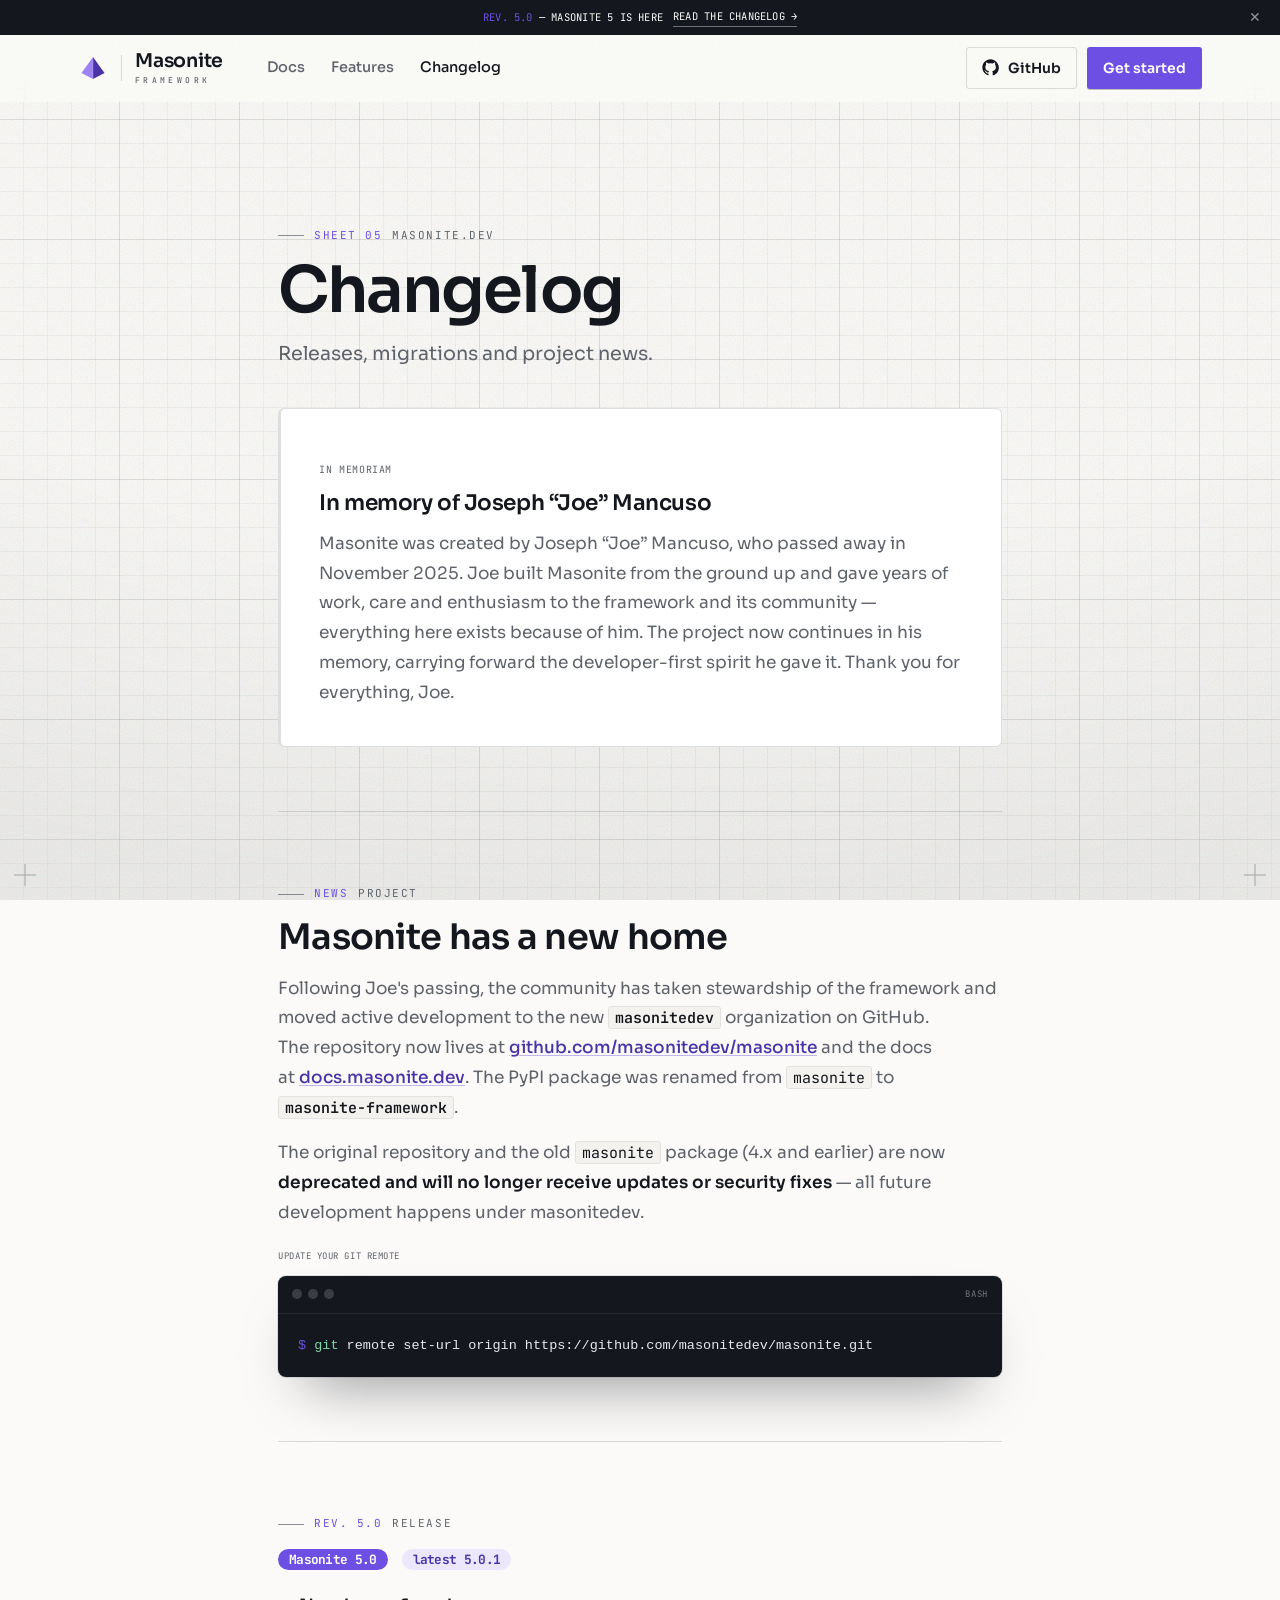
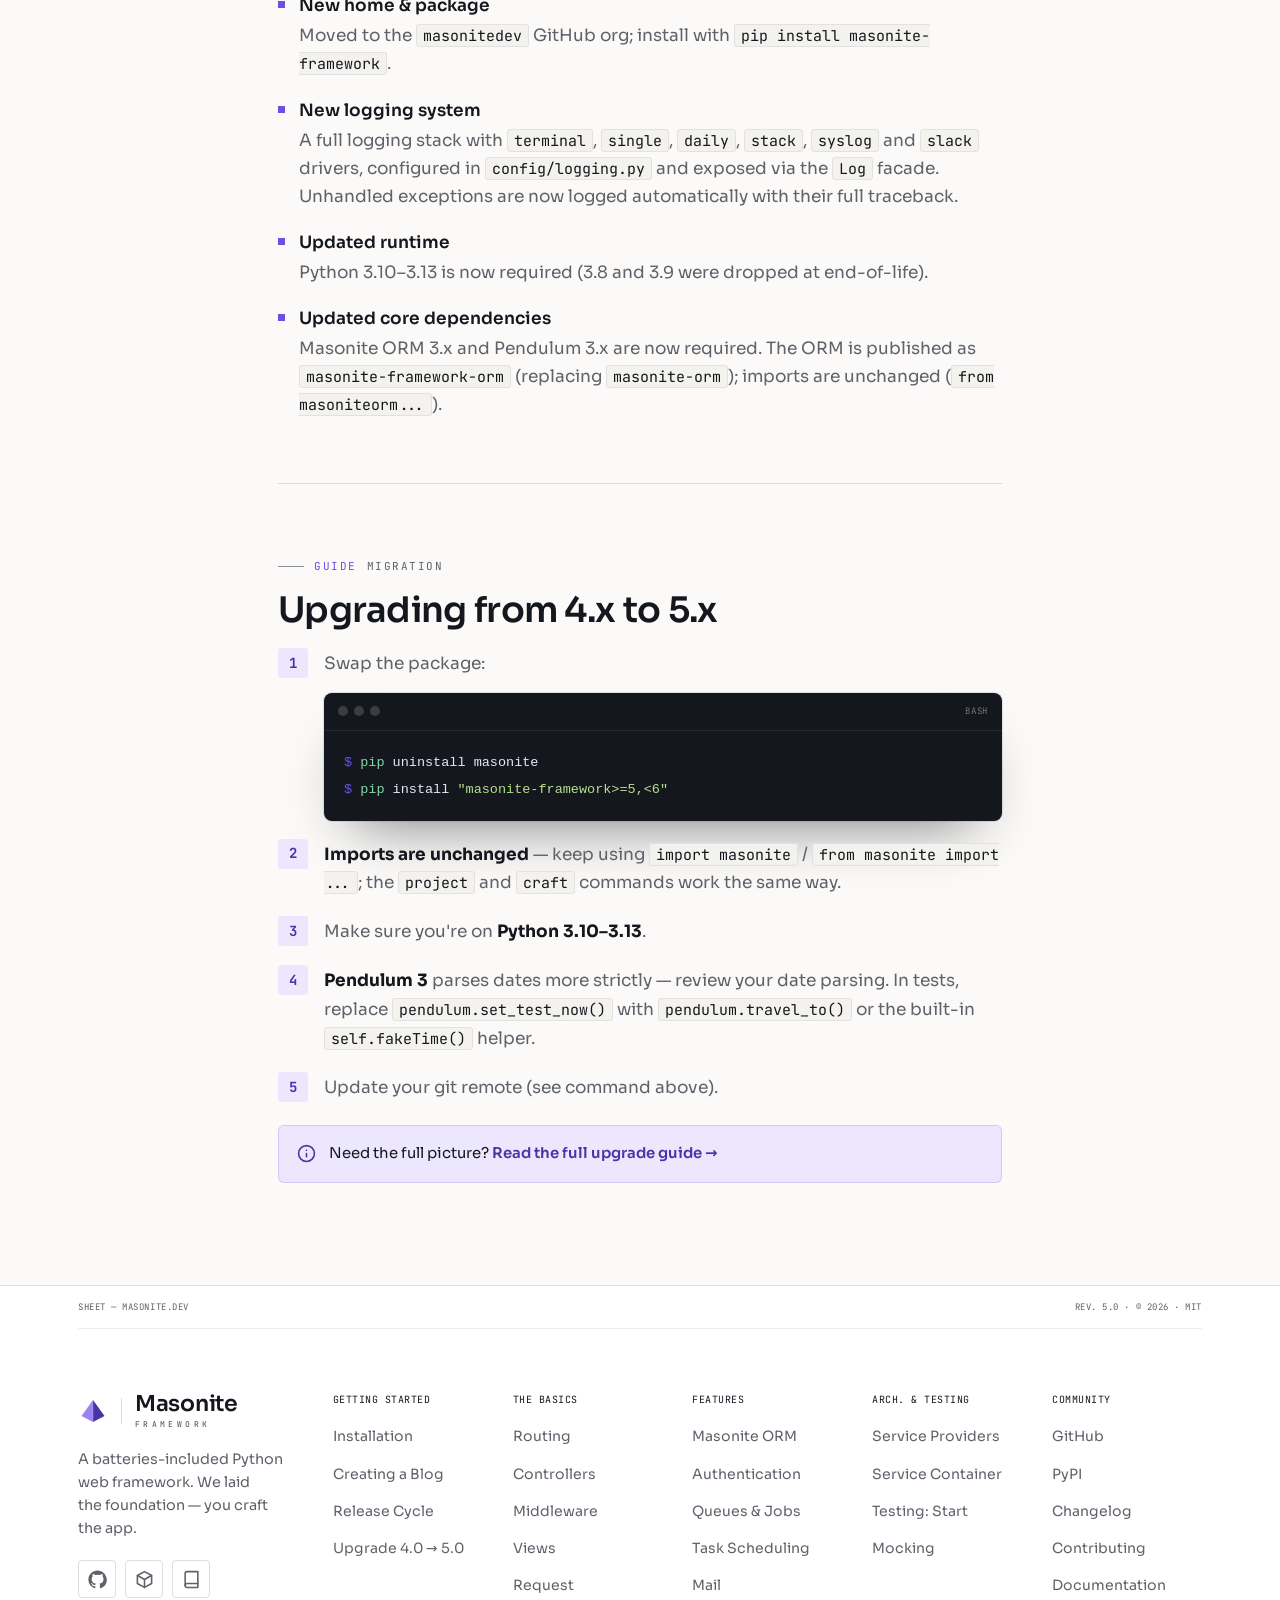
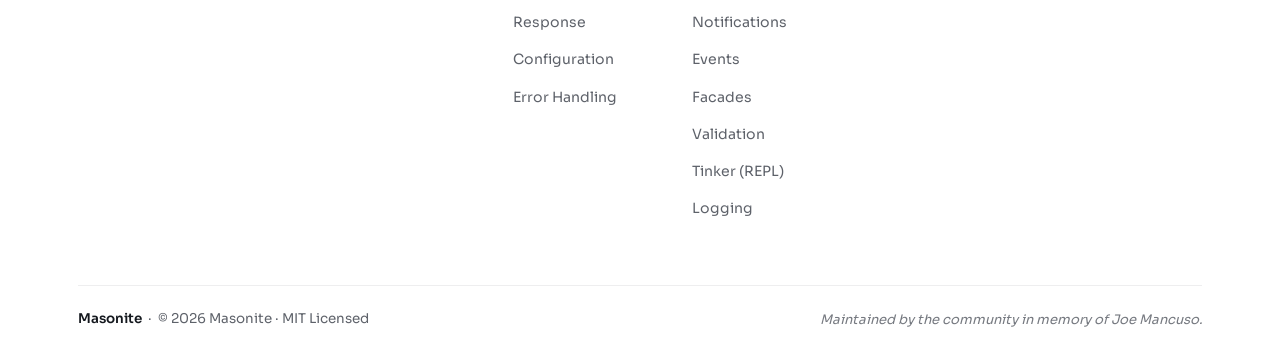
==== changelog.html @ 2dbcbcc6 "Implement Blueprint Workshop design for landing and changelog - Landing: animated hero (mason buildi" ====
<!DOCTYPE html>
<html lang="en" data-palette="brand" data-font="sora">
<head>
<meta charset="UTF-8" />
<meta name="viewport" content="width=device-width, initial-scale=1.0" />
<title>Changelog — Masonite</title>
<link rel="icon" type="image/svg+xml" href="data:image/svg+xml,%3Csvg xmlns='http://www.w3.org/2000/svg' viewBox='0 0 120 120'%3E%3Cpolygon points='60,16 14,80 60,104' fill='%239C82F2'/%3E%3Cpolygon points='60,16 106,80 60,104' fill='%234A33A6'/%3E%3C/svg%3E" />
<meta name="description" content="Masonite releases, migrations and project news." />
<link rel="stylesheet" href="styles.css" />
</head>
<body>
<div class="paper-bg" aria-hidden="true"></div>
<div class="vignette" aria-hidden="true"></div>
<span class="reg tl" aria-hidden="true"></span><span class="reg tr" aria-hidden="true"></span>
<span class="reg bl" aria-hidden="true"></span><span class="reg br" aria-hidden="true"></span>

<!-- ANNOUNCEMENT -->
<div class="announce" role="region" aria-label="Announcement">
  <div class="announce__inner">
    <span><span class="rev">REV. 5.0</span> — Masonite 5 is here</span>
    <a href="changelog.html">Read the changelog <span class="announce__arrow" aria-hidden="true">→</span></a>
  </div>
  <button class="announce__close" aria-label="Dismiss">✕</button>
</div>

<!-- NAV -->
<header class="nav">
  <div class="wrap nav__inner">
    <a class="brand" href="index.html" aria-label="Masonite Framework home">
      <svg class="brand__pyr" viewBox="0 0 120 120" aria-hidden="true"><polygon points="60,16 14,80 60,104" fill="var(--brand-vl)"/><polygon points="60,16 106,80 60,104" fill="var(--brand-vd)"/><line x1="60" y1="16" x2="60" y2="104" stroke="var(--brand-ridge)" stroke-width="2.5" opacity=".5"/></svg>
      <span class="brand__vr"></span>
      <span class="brand__wm"><span class="brand__name">Masonite</span><span class="brand__tag">FRAMEWORK</span></span>
    </a>
    <nav class="nav__links" aria-label="Primary">
      <a href="https://docs.masonite.dev">Docs</a>
      <a href="index.html#features">Features</a>
      <a href="changelog.html" class="active">Changelog</a>
    </nav>
    <div class="nav__spacer"></div>
    <div class="nav__actions">
      <a class="btn btn--ghost btn--sm" href="https://github.com/masonitedev/masonite">
        <svg class="ico" viewBox="0 0 24 24" fill="currentColor" aria-hidden="true"><path d="M12 .5C5.7.5.5 5.7.5 12c0 5.1 3.3 9.4 7.9 10.9.6.1.8-.3.8-.6v-2c-3.2.7-3.9-1.5-3.9-1.5-.5-1.3-1.3-1.7-1.3-1.7-1.1-.7.1-.7.1-.7 1.2.1 1.8 1.2 1.8 1.2 1 1.8 2.7 1.3 3.4 1 .1-.8.4-1.3.7-1.6-2.6-.3-5.3-1.3-5.3-5.7 0-1.3.5-2.3 1.2-3.1-.1-.3-.5-1.5.1-3.1 0 0 1-.3 3.3 1.2a11.4 11.4 0 0 1 6 0C17.3 4.8 18.3 5.1 18.3 5.1c.6 1.6.2 2.8.1 3.1.8.8 1.2 1.8 1.2 3.1 0 4.4-2.7 5.4-5.3 5.7.4.4.8 1.1.8 2.2v3.3c0 .3.2.7.8.6 4.6-1.5 7.9-5.8 7.9-10.9C23.5 5.7 18.3.5 12 .5Z"/></svg>
        <span class="nav__gh-text">GitHub</span>
      </a>
      <a class="btn btn--primary btn--sm" href="https://docs.masonite.dev/">Get started</a>
    </div>
    <button class="nav__toggle" aria-label="Open menu" aria-expanded="false">
      <svg width="20" height="20" viewBox="0 0 24 24" fill="none" stroke="currentColor" stroke-width="2" stroke-linecap="round"><path d="M3 6h18M3 12h18M3 18h18"/></svg>
    </button>
  </div>
  <div class="nav__mobile"><div class="nav__mobile-inner">
    <a href="https://docs.masonite.dev">Docs</a>
    <a href="index.html#features">Features</a>
    <a href="changelog.html">Changelog</a>
    <a href="https://github.com/masonitedev/masonite">GitHub</a>
    <a class="btn btn--primary" href="https://docs.masonite.dev/">Get started</a>
  </div></div>
</header>

<main>
<section class="section" style="padding-block: clamp(2rem,4vw,3.5rem) clamp(4rem,8vw,7rem);">
  <div class="wrap cl-wrap">
    <!-- Header -->
    <div class="cl-head" data-rise>
      <span class="fig"><b>SHEET 05</b> masonite.dev</span>
      <h1>Changelog</h1>
      <p class="lead">Releases, migrations and project news.</p>
    </div>

    <!-- In memoriam (quiet, no effects) -->
    <div class="memorial">
      <p class="memorial__eyebrow">In memoriam</p>
      <h3>In memory of Joseph “Joe” Mancuso</h3>
      <p>Masonite was created by Joseph “Joe” Mancuso, who passed away in November 2025. Joe built Masonite from the ground up and gave years of work, care and enthusiasm to the framework and its community — everything here exists because of him. The project now continues in his memory, carrying forward the developer-first spirit he gave it. Thank you for everything, Joe.</p>
    </div>

    <!-- Project news -->
    <article class="cl-entry" data-rise>
      <span class="fig"><b>NEWS</b> Project</span>
      <h2>Masonite has a new home</h2>
      <div class="prose">
        <p>Following Joe's passing, the community has taken stewardship of the framework and moved active development to the new <strong><code>masonitedev</code></strong> organization on GitHub. The repository now lives at <a href="https://github.com/masonitedev/masonite">github.com/masonitedev/masonite</a> and the docs at <a href="https://docs.masonite.dev/">docs.masonite.dev</a>. The PyPI package was renamed from <code>masonite</code> to <strong><code>masonite-framework</code></strong>.</p>
        <p>The original repository and the old <code>masonite</code> package (4.x and earlier) are now <strong>deprecated and will no longer receive updates or security fixes</strong> — all future development happens under masonitedev.</p>
      </div>
      <p class="pixel" style="font-size:9px;color:var(--muted);margin-top:22px;margin-bottom:8px;letter-spacing:.06em;">UPDATE YOUR GIT REMOTE</p>
      <div class="codepanel cl-code">
        <div class="codepanel__chrome"><div class="codepanel__dots"><i></i><i></i><i></i></div><span class="codepanel__fig">BASH</span></div>
        <div class="codebody"><div class="codepane active">
<pre data-copy="git remote set-url origin https://github.com/masonitedev/masonite.git"><code><span class="tok-prompt">$ </span><span class="tok-cmd">git</span> remote set-url origin https://github.com/masonitedev/masonite.git</code></pre>
        </div></div>
      </div>
    </article>

    <!-- Release 5.0 -->
    <article class="cl-entry" data-rise>
      <span class="fig"><b>REV. 5.0</b> Release</span>
      <h2><span class="ver-badge">Masonite 5.0</span> <span class="ver-badge ver-badge--soft">latest 5.0.1</span></h2>
      <ul class="rel-list">
        <li><span class="marker"></span><div><b>New home &amp; package</b><span>Moved to the <code>masonitedev</code> GitHub org; install with <code>pip install masonite-framework</code>.</span></div></li>
        <li><span class="marker"></span><div><b>New logging system</b><span>A full logging stack with <code>terminal</code>, <code>single</code>, <code>daily</code>, <code>stack</code>, <code>syslog</code> and <code>slack</code> drivers, configured in <code>config/logging.py</code> and exposed via the <code>Log</code> facade. Unhandled exceptions are now logged automatically with their full traceback.</span></div></li>
        <li><span class="marker"></span><div><b>Updated runtime</b><span>Python 3.10–3.13 is now required (3.8 and 3.9 were dropped at end-of-life).</span></div></li>
        <li><span class="marker"></span><div><b>Updated core dependencies</b><span>Masonite ORM 3.x and Pendulum 3.x are now required. The ORM is published as <code>masonite-framework-orm</code> (replacing <code>masonite-orm</code>); imports are unchanged (<code>from masoniteorm...</code>).</span></div></li>
      </ul>
    </article>

    <!-- Upgrade guide -->
    <article class="cl-entry" data-rise>
      <span class="fig"><b>GUIDE</b> Migration</span>
      <h2>Upgrading from 4.x to 5.x</h2>
      <ol class="upgrade-steps">
        <li>
          <div class="ustep-body">Swap the package:</div>
          <div class="codepanel cl-code">
            <div class="codepanel__chrome"><div class="codepanel__dots"><i></i><i></i><i></i></div><span class="codepanel__fig">BASH</span></div>
            <div class="codebody"><div class="codepane active">
<pre data-copy='pip uninstall masonite
pip install "masonite-framework>=5,<6"'><code><span class="tok-prompt">$ </span><span class="tok-cmd">pip</span> uninstall masonite
<span class="tok-prompt">$ </span><span class="tok-cmd">pip</span> install <span class="tok-str">"masonite-framework>=5,&lt;6"</span></code></pre>
            </div></div>
          </div>
        </li>
        <li><div class="ustep-body"><strong>Imports are unchanged</strong> — keep using <code>import masonite</code> / <code>from masonite import ...</code>; the <code>project</code> and <code>craft</code> commands work the same way.</div></li>
        <li><div class="ustep-body">Make sure you're on <strong>Python 3.10–3.13</strong>.</div></li>
        <li><div class="ustep-body"><strong>Pendulum 3</strong> parses dates more strictly — review your date parsing. In tests, replace <code>pendulum.set_test_now()</code> with <code>pendulum.travel_to()</code> or the built-in <code>self.fakeTime()</code> helper.</div></li>
        <li><div class="ustep-body">Update your git remote (see command above).</div></li>
      </ol>
      <div class="callout">
        <svg viewBox="0 0 24 24" fill="none" stroke="currentColor" stroke-width="2" stroke-linecap="round" stroke-linejoin="round"><circle cx="12" cy="12" r="10"/><path d="M12 16v-4M12 8h.01"/></svg>
        <p>Need the full picture? <a href="https://docs.masonite.dev/upgrade-guide/masonite-4.0-to-5.0/">Read the full upgrade guide →</a></p>
      </div>
    </article>
  </div>
</section>
</main>

<!-- FOOTER -->
<footer class="footer">
  <div class="wrap">
    <div class="footer__legend">
      <span>SHEET — MASONITE.DEV</span>
      <span>REV. 5.0 · © 2026 · MIT</span>
    </div>
    <div class="footer__top">
      <div class="footer__brand">
        <a class="brand" href="index.html" aria-label="Masonite Framework home">
      <svg class="brand__pyr" viewBox="0 0 120 120" aria-hidden="true"><polygon points="60,16 14,80 60,104" fill="var(--brand-vl)"/><polygon points="60,16 106,80 60,104" fill="var(--brand-vd)"/><line x1="60" y1="16" x2="60" y2="104" stroke="var(--brand-ridge)" stroke-width="2.5" opacity=".5"/></svg>
      <span class="brand__vr"></span>
      <span class="brand__wm"><span class="brand__name">Masonite</span><span class="brand__tag">FRAMEWORK</span></span>
    </a>
        <p>A batteries-included Python web framework. We laid the foundation — you craft the app.</p>
        <div class="footer__social">
          <a href="https://github.com/masonitedev/masonite" aria-label="GitHub"><svg width="19" height="19" viewBox="0 0 24 24" fill="currentColor" aria-hidden="true"><path d="M12 .5C5.7.5.5 5.7.5 12c0 5.1 3.3 9.4 7.9 10.9.6.1.8-.3.8-.6v-2c-3.2.7-3.9-1.5-3.9-1.5-.5-1.3-1.3-1.7-1.3-1.7-1.1-.7.1-.7.1-.7 1.2.1 1.8 1.2 1.8 1.2 1 1.8 2.7 1.3 3.4 1 .1-.8.4-1.3.7-1.6-2.6-.3-5.3-1.3-5.3-5.7 0-1.3.5-2.3 1.2-3.1-.1-.3-.5-1.5.1-3.1 0 0 1-.3 3.3 1.2a11.4 11.4 0 0 1 6 0C17.3 4.8 18.3 5.1 18.3 5.1c.6 1.6.2 2.8.1 3.1.8.8 1.2 1.8 1.2 3.1 0 4.4-2.7 5.4-5.3 5.7.4.4.8 1.1.8 2.2v3.3c0 .3.2.7.8.6 4.6-1.5 7.9-5.8 7.9-10.9C23.5 5.7 18.3.5 12 .5Z"/></svg></a>
          <a href="https://pypi.org/project/masonite-framework/" aria-label="PyPI"><svg width="19" height="19" viewBox="0 0 24 24" fill="none" stroke="currentColor" stroke-width="2" stroke-linecap="round" stroke-linejoin="round"><path d="m12 2 9 5v10l-9 5-9-5V7l9-5Z"/><path d="m3.3 7 8.7 5 8.7-5M12 22V12"/></svg></a>
          <a href="https://docs.masonite.dev/" aria-label="Documentation"><svg width="19" height="19" viewBox="0 0 24 24" fill="none" stroke="currentColor" stroke-width="2" stroke-linecap="round" stroke-linejoin="round"><path d="M4 19.5A2.5 2.5 0 0 1 6.5 17H20"/><path d="M6.5 2H20v20H6.5A2.5 2.5 0 0 1 4 19.5v-15A2.5 2.5 0 0 1 6.5 2Z"/></svg></a>
        </div>
      </div>
      <div class="fcol">
        <button class="fcol__head" aria-expanded="true">Getting Started <span class="fcol__chev" aria-hidden="true"><svg width="13" height="13" viewBox="0 0 24 24" fill="none" stroke="currentColor" stroke-width="2.5" stroke-linecap="round" stroke-linejoin="round"><path d="m6 9 6 6 6-6"/></svg></span></button>
        <ul class="fcol__links">
          <li><a href="https://docs.masonite.dev/">Installation</a></li>
          <li><a href="https://docs.masonite.dev/prologue/create-a-blog/">Creating a Blog</a></li>
          <li><a href="https://docs.masonite.dev/prologue/release-cycle/">Release Cycle</a></li>
          <li><a href="https://docs.masonite.dev/upgrade-guide/masonite-4.0-to-5.0/">Upgrade 4.0 → 5.0</a></li>
        </ul>
      </div>
      <div class="fcol">
        <button class="fcol__head" aria-expanded="false">The Basics <span class="fcol__chev" aria-hidden="true"><svg width="13" height="13" viewBox="0 0 24 24" fill="none" stroke="currentColor" stroke-width="2.5" stroke-linecap="round" stroke-linejoin="round"><path d="m6 9 6 6 6-6"/></svg></span></button>
        <ul class="fcol__links">
          <li><a href="https://docs.masonite.dev/features/routing/">Routing</a></li>
          <li><a href="https://docs.masonite.dev/features/controllers/">Controllers</a></li>
          <li><a href="https://docs.masonite.dev/features/middleware/">Middleware</a></li>
          <li><a href="https://docs.masonite.dev/features/views/">Views</a></li>
          <li><a href="https://docs.masonite.dev/features/request/">Request</a></li>
          <li><a href="https://docs.masonite.dev/features/response/">Response</a></li>
          <li><a href="https://docs.masonite.dev/features/configuration/">Configuration</a></li>
          <li><a href="https://docs.masonite.dev/features/error-handling/">Error Handling</a></li>
        </ul>
      </div>
      <div class="fcol">
        <button class="fcol__head" aria-expanded="false">Features <span class="fcol__chev" aria-hidden="true"><svg width="13" height="13" viewBox="0 0 24 24" fill="none" stroke="currentColor" stroke-width="2.5" stroke-linecap="round" stroke-linejoin="round"><path d="m6 9 6 6 6-6"/></svg></span></button>
        <ul class="fcol__links">
          <li><a href="https://github.com/masonitedev/orm">Masonite ORM</a></li>
          <li><a href="https://docs.masonite.dev/features/authentication/">Authentication</a></li>
          <li><a href="https://docs.masonite.dev/features/queues/">Queues &amp; Jobs</a></li>
          <li><a href="https://docs.masonite.dev/features/scheduling/">Task Scheduling</a></li>
          <li><a href="https://docs.masonite.dev/features/mail/">Mail</a></li>
          <li><a href="https://docs.masonite.dev/features/notifications/">Notifications</a></li>
          <li><a href="https://docs.masonite.dev/features/events/">Events</a></li>
          <li><a href="https://docs.masonite.dev/features/facades/">Facades</a></li>
          <li><a href="https://docs.masonite.dev/features/validation/">Validation</a></li>
          <li><a href="https://docs.masonite.dev/features/tinker/">Tinker (REPL)</a></li>
          <li><a href="https://docs.masonite.dev/features/logging/">Logging</a></li>
        </ul>
      </div>
      <div class="fcol">
        <button class="fcol__head" aria-expanded="false">Arch. &amp; Testing <span class="fcol__chev" aria-hidden="true"><svg width="13" height="13" viewBox="0 0 24 24" fill="none" stroke="currentColor" stroke-width="2.5" stroke-linecap="round" stroke-linejoin="round"><path d="m6 9 6 6 6-6"/></svg></span></button>
        <ul class="fcol__links">
          <li><a href="https://docs.masonite.dev/architecture/service-providers/">Service Providers</a></li>
          <li><a href="https://docs.masonite.dev/architecture/service-container/">Service Container</a></li>
          <li><a href="https://docs.masonite.dev/testing/getting-started/">Testing: Start</a></li>
          <li><a href="https://docs.masonite.dev/testing/mocking/">Mocking</a></li>
        </ul>
      </div>
      <div class="fcol">
        <button class="fcol__head" aria-expanded="false">Community <span class="fcol__chev" aria-hidden="true"><svg width="13" height="13" viewBox="0 0 24 24" fill="none" stroke="currentColor" stroke-width="2.5" stroke-linecap="round" stroke-linejoin="round"><path d="m6 9 6 6 6-6"/></svg></span></button>
        <ul class="fcol__links">
          <li><a href="https://github.com/masonitedev/masonite">GitHub</a></li>
          <li><a href="https://pypi.org/project/masonite-framework/">PyPI</a></li>
          <li><a href="changelog.html">Changelog</a></li>
          <li><a href="https://docs.masonite.dev/prologue/contributing-guide/">Contributing</a></li>
          <li><a href="https://docs.masonite.dev/">Documentation</a></li>
        </ul>
      </div>
    </div>
    <div class="footer__bottom">
      <span class="copy"><b>Masonite</b> &nbsp;·&nbsp; © 2026 Masonite · MIT Licensed</span>
      <span class="memorial-line">Maintained by the community in memory of Joe Mancuso.</span>
    </div>
  </div>
</footer>

<script src="sprites.js"></script>
<script src="app.js"></script>
</body>
</html>
---- styles.css ----
/* ============================================================
   Masonite — masonite.dev  ·  "The Blueprint Workshop"
   A light technical-paper aesthetic: engineering grid, drafting
   annotations, bold single accent. All color via CSS variables so
   the Palette tweak re-themes everything (sprites included).
   ============================================================ */

@import url("https://api.fontshare.com/v2/css?f[]=general-sans@400,500,600&display=swap");
@import url("https://fonts.googleapis.com/css2?family=Sora:wght@300;400;500;600;700&family=JetBrains+Mono:wght@400;500;700&family=Fraunces:opsz,wght@9..144,400;9..144,500;9..144,600;9..144,700&display=swap");

/* ============================================================
   PALETTES — brand violet family (the pyramid mark stays fixed
   brand-violet in every palette; see --brand-* below).
   ============================================================ */
/* Fixed brand symbol colors — NEVER recoloured by the palette tweak */
:root {
  --brand-vl: #9C82F2;   /* lit face */
  --brand-vd: #4A33A6;   /* shadow face */
  --brand-ridge: #C9BBFF;/* front ridge highlight */
}

/* 1 — Paper (default) */
:root, [data-palette="brand"] {
  --paper: #FBFAF8; --surface: #FFFFFF; --surface-2: #F4F2EE;
  --ink: #14181E; --muted: #5E626A; --grid: rgba(20,24,30,.07); --grid-strong: rgba(20,24,30,.14);
  --accent: #6D4FE3; --accent-hover: #4A33A6; --accent-tint: #ECE7FC;
  --code-bg: #14181E; --code-text: #E9E6F4;
  --btn-bg: var(--accent); --btn-bg-hover: var(--accent-hover); --btn-fg: #fff;
  --chip-bg: var(--accent-tint); --chip-fg: var(--accent-hover);
}
/* 2 — Lilac (light, airy) */
[data-palette="lilac"] {
  --paper: #FBFAFF; --surface: #FFFFFF; --surface-2: #F3F0FC;
  --ink: #181527; --muted: #625E72; --grid: rgba(74,51,166,.07); --grid-strong: rgba(74,51,166,.14);
  --accent: #8366EC; --accent-hover: #6D4FE3; --accent-tint: #EFEAFE;
  --code-bg: #1A1530; --code-text: #ECE7F8;
  --btn-bg: var(--accent); --btn-bg-hover: var(--accent-hover); --btn-fg: #fff;
  --chip-bg: var(--accent-tint); --chip-fg: var(--accent-hover);
}
/* 3 — Deep (light, serious) */
[data-palette="deep"] {
  --paper: #F7F5FB; --surface: #FFFFFF; --surface-2: #EDE9F6;
  --ink: #14101F; --muted: #5C586A; --grid: rgba(74,51,166,.08); --grid-strong: rgba(74,51,166,.16);
  --accent: #4A33A6; --accent-hover: #2E1F73; --accent-tint: #E6E0F6;
  --code-bg: #161126; --code-text: #E7E2F4;
  --btn-bg: var(--accent); --btn-bg-hover: var(--accent-hover); --btn-fg: #fff;
  --chip-bg: var(--accent-tint); --chip-fg: var(--accent-hover);
}
/* 4 — Ink (dark mode — brand sanctioned ink ground) */
[data-palette="ink"] {
  --paper: #14181E; --surface: #1C2128; --surface-2: #232A33;
  --ink: #FBFAF8; --muted: #9AA0A8; --grid: rgba(251,250,248,.06); --grid-strong: rgba(251,250,248,.13);
  --accent: #9C82F2; --accent-hover: #C9BBFF; --accent-tint: rgba(156,130,242,.18);
  --code-bg: #0E1116; --code-text: #E9E6F4;
  --btn-bg: var(--accent); --btn-bg-hover: var(--accent-hover); --btn-fg: #14181E;
  --chip-bg: rgba(156,130,242,.18); --chip-fg: #C9BBFF;
}

/* ---- Type roles ---- */
:root {
  --font-display: "Sora", system-ui, sans-serif;
  --font-body: "Sora", system-ui, sans-serif;
  --font-mono: "JetBrains Mono", ui-monospace, monospace;
  --font-pixel: "JetBrains Mono", ui-monospace, monospace;
}
[data-font="sora"]     { --font-display: "Sora", system-ui, sans-serif; }
[data-font="fraunces"] { --font-display: "Fraunces", Georgia, serif; }
[data-font="general"]  { --font-display: "General Sans", "Sora", sans-serif; }

/* ============================================================
   BASE
   ============================================================ */
*, *::before, *::after { box-sizing: border-box; }
html { -webkit-text-size-adjust: 100%; scroll-behavior: smooth; }
@media (prefers-reduced-motion: reduce) { html { scroll-behavior: auto; } }

body {
  margin: 0;
  font-family: var(--font-body);
  color: var(--ink);
  background: var(--paper);
  line-height: 1.6;
  font-size: 17px;
  -webkit-font-smoothing: antialiased;
  text-rendering: optimizeLegibility;
  position: relative;
  overflow-x: hidden;
}

/* engineering grid + grain + vignette layers (fixed, behind everything) */
.paper-bg { position: fixed; inset: 0; z-index: -3; pointer-events: none; background: var(--paper); }
.paper-bg::before {
  content: ""; position: absolute; inset: 0;
  background-image:
    linear-gradient(var(--grid) 1px, transparent 1px),
    linear-gradient(90deg, var(--grid) 1px, transparent 1px),
    linear-gradient(var(--grid-strong) 1px, transparent 1px),
    linear-gradient(90deg, var(--grid-strong) 1px, transparent 1px);
  background-size: 24px 24px, 24px 24px, 120px 120px, 120px 120px;
  background-position: -1px -1px;
  opacity: .6;
  -webkit-mask-image: radial-gradient(120% 120% at 50% 30%, #000 55%, transparent 100%);
  mask-image: radial-gradient(120% 120% at 50% 30%, #000 55%, transparent 100%);
}
.paper-bg::after { /* grain */
  content: ""; position: absolute; inset: 0; opacity: .35; mix-blend-mode: multiply;
  background-image: url("data:image/svg+xml,%3Csvg xmlns='http://www.w3.org/2000/svg' width='160' height='160'%3E%3Cfilter id='n'%3E%3CfeTurbulence type='fractalNoise' baseFrequency='0.9' numOctaves='2' stitchTiles='stitch'/%3E%3C/filter%3E%3Crect width='100%25' height='100%25' filter='url(%23n)' opacity='0.5'/%3E%3C/svg%3E");
}
.vignette { position: fixed; inset: 0; z-index: -2; pointer-events: none;
  background: radial-gradient(130% 100% at 50% 0%, transparent 60%, color-mix(in srgb, var(--ink) 6%, transparent) 100%); }

/* corner registration marks */
.reg { position: fixed; z-index: 1; width: 22px; height: 22px; pointer-events: none; opacity: .5; color: var(--muted); }
.reg::before, .reg::after { content: ""; position: absolute; background: currentColor; }
.reg::before { left: 50%; top: 0; width: 1px; height: 100%; transform: translateX(-50%); }
.reg::after { top: 50%; left: 0; height: 1px; width: 100%; transform: translateY(-50%); }
.reg.tl { top: 78px; left: 14px; } .reg.tr { top: 78px; right: 14px; }
.reg.bl { bottom: 14px; left: 14px; } .reg.br { bottom: 14px; right: 14px; }
@media (max-width: 900px) { .reg { display: none; } }

h1,h2,h3,h4 { font-family: var(--font-display); font-weight: 600; line-height: 1.04; letter-spacing: -0.02em; margin: 0; text-wrap: balance; }
p { margin: 0; text-wrap: pretty; }
a { color: inherit; text-decoration: none; }
img, svg, canvas { display: block; max-width: 100%; }
::selection { background: var(--accent); color: #fff; }
:focus-visible { outline: 2.5px solid var(--accent); outline-offset: 3px; border-radius: 2px; }

/* ============================================================
   DRAFTING LANGUAGE
   ============================================================ */
.wrap { width: 100%; max-width: 1180px; margin-inline: auto; padding-inline: 28px; }
.section { padding-block: clamp(4.5rem, 9vw, 8rem); position: relative; }
/* full-width module bands — clear separation between modules (content stays centred in .wrap) */
.section--surface { background: var(--surface); border-block: 1px solid var(--grid-strong); }
.section--surface + .section--surface { border-top: 0; }
/* on a white module, let bordered grids read as inset panels */
.section--surface .pillars { background: transparent; }
.section--surface .build__stage { background: var(--surface-2); }
.section-head.center { margin-inline: auto; text-align: center; }
.section-head.center .fig { justify-content: center; }
.section-head.center .fig::before { display: none; }

.pixel { font-family: var(--font-pixel); text-transform: uppercase; letter-spacing: .1em; line-height: 1.4; }
.fig {
  font-family: var(--font-pixel); font-size: 11px; text-transform: uppercase; letter-spacing: .14em;
  color: var(--muted); display: inline-flex; align-items: center; gap: 10px;
}
.fig::before { content: ""; width: 26px; height: 1px; background: currentColor; opacity: .7; }
.fig b { color: var(--accent); font-weight: 400; white-space: nowrap; }

.section-head { max-width: 760px; margin-bottom: clamp(2.2rem, 4vw, 3.5rem); }
.section-head h2 { font-size: clamp(2rem, 4.4vw, 3.4rem); margin-top: 16px; }
.section-head .lead { margin-top: 18px; color: var(--muted); font-size: clamp(1.05rem, 1.5vw, 1.25rem); max-width: 60ch; }

/* dimension line with end ticks */
.dim { display: flex; align-items: center; gap: 0; color: var(--muted); font-family: var(--font-pixel); font-size: 10px; letter-spacing: .05em; }
.dim .tick { width: 1px; height: 9px; background: currentColor; }
.dim .rule { height: 1px; background: currentColor; flex: 1; min-width: 30px; }
.dim .val { padding: 0 8px; }

/* ============================================================
   BUTTONS
   ============================================================ */
.btn {
  display: inline-flex; align-items: center; justify-content: center; gap: 9px;
  font-family: var(--font-body); font-size: 15.5px; font-weight: 600;
  padding: 13px 22px; border-radius: 3px; border: 1px solid transparent; cursor: pointer;
  transition: background-color .16s, color .16s, transform .12s, box-shadow .16s, border-color .16s;
  white-space: nowrap; position: relative;
}
.btn:active { transform: translateY(1px); }
.btn--primary { background: var(--btn-bg); color: var(--btn-fg); box-shadow: 0 1px 0 color-mix(in srgb, var(--ink) 25%, transparent); }
.btn--primary:hover { background: var(--btn-bg-hover); box-shadow: 0 8px 22px -8px color-mix(in srgb, var(--btn-bg) 70%, transparent); }
.btn--ghost { background: transparent; color: var(--ink); border-color: var(--grid-strong); }
.btn--ghost:hover { border-color: var(--ink); background: var(--surface); }
.btn--sm { padding: 9px 15px; font-size: 14px; }
.btn .ico { width: 17px; height: 17px; }

/* ============================================================
   ANNOUNCE
   ============================================================ */
.announce { background: var(--ink); color: var(--paper); position: relative; z-index: 60; }
.announce__inner { padding: 8px 44px; display: flex; align-items: center; justify-content: center; gap: 10px; font-family: var(--font-pixel); font-size: 10.5px; letter-spacing: .02em; text-transform: uppercase; flex-wrap: wrap; }
.announce .rev { color: var(--accent); }
.announce__inner > span { white-space: nowrap; }
.announce a { display: inline-flex; align-items: center; gap: 6px; white-space: nowrap; border-bottom: 1px solid color-mix(in srgb, var(--paper) 40%, transparent); padding-bottom: 1px; }
.announce a:hover { color: #fff; border-color: var(--accent); }
.announce__arrow { transition: transform .16s; }
.announce a:hover .announce__arrow { transform: translateX(3px); }
.announce__close { position: absolute; right: 12px; top: 50%; transform: translateY(-50%); background: transparent; border: 0; color: color-mix(in srgb, var(--paper) 55%, transparent); width: 26px; height: 26px; border-radius: 4px; cursor: pointer; font-size: 14px; }
.announce__close:hover { background: color-mix(in srgb, var(--paper) 14%, transparent); color: #fff; }
.announce.is-hidden { display: none; }

/* ============================================================
   NAV
   ============================================================ */
.nav { position: sticky; top: 0; z-index: 50; background: color-mix(in srgb, var(--paper) 80%, transparent); -webkit-backdrop-filter: blur(14px) saturate(160%); backdrop-filter: blur(14px) saturate(160%); border-bottom: 1px solid transparent; transition: border-color .2s, background-color .2s; }
.nav.is-stuck { border-bottom-color: var(--grid-strong); }
.nav__inner { display: flex; align-items: center; gap: 26px; height: 66px; }
.brand { display: inline-flex; align-items: center; gap: 13px; }
.brand__pyr { width: 30px; height: 30px; flex: none; display: block; }
.brand__vr { width: 1px; height: 26px; background: var(--grid-strong); flex: none; }
.brand__wm { display: flex; flex-direction: column; line-height: 1; }
.brand__name { font-family: var(--font-display); font-weight: 600; font-size: 19px; letter-spacing: -0.012em; }
.brand__tag { font-family: var(--font-mono); font-weight: 500; font-size: 8px; letter-spacing: .42em; color: var(--muted); margin-top: 5px; }
.nav__links { display: flex; align-items: center; gap: 2px; margin-left: 6px; }
.nav__links a { font-size: 14.5px; font-weight: 500; color: var(--muted); padding: 8px 12px; border-radius: 3px; transition: color .15s, background .15s; }
.nav__links a:hover { color: var(--ink); background: var(--surface-2); }
.nav__links a.active { color: var(--ink); }
.nav__spacer { flex: 1; }
.nav__actions { display: flex; align-items: center; gap: 10px; }
.nav__toggle { display: none; background: var(--surface); border: 1px solid var(--grid-strong); border-radius: 4px; width: 42px; height: 42px; cursor: pointer; color: var(--ink); }
.nav__toggle svg { margin: auto; }
.nav__mobile { display: none; }
@media (max-width: 880px) {
  .nav__links, .nav__actions .btn--primary, .nav__gh-text { display: none; }
  .nav__toggle { display: inline-flex; }
  .nav__mobile { display: block; overflow: hidden; max-height: 0; transition: max-height .28s ease; background: var(--surface); border-bottom: 1px solid transparent; }
  .nav__mobile.is-open { max-height: 380px; border-bottom-color: var(--grid-strong); }
  .nav__mobile-inner { padding: 12px 28px 22px; display: flex; flex-direction: column; gap: 2px; }
  .nav__mobile a { padding: 13px 8px; font-weight: 500; border-bottom: 1px solid var(--grid); }
  .nav__mobile a:last-of-type { border-bottom: 0; }
  .nav__mobile .btn { margin-top: 12px; }
}

/* ============================================================
   HERO
   ============================================================ */
.hero { padding-top: clamp(3rem, 6vw, 5.5rem); padding-bottom: clamp(4.5rem, 9vw, 8rem); position: relative; }
.hero__grid { display: grid; grid-template-columns: 1fr 1fr; gap: clamp(2rem, 5vw, 5rem); align-items: center; }
.hero__eyebrow { color: var(--muted); font-size: 11px; }
.hero h1 { font-size: clamp(3rem, 7vw, 6rem); font-weight: 600; letter-spacing: -0.035em; margin-top: 22px; }
.hero h1 .ac { color: var(--accent); position: relative; }
.hero h1 .ac::after { content: ""; position: absolute; left: 0; right: 0; bottom: .06em; height: 3px; background: var(--accent); opacity: .28; }
.hero__sub { margin-top: 26px; font-size: clamp(1.1rem, 1.5vw, 1.34rem); color: var(--muted); max-width: 42ch; }
.hero__sub code { font-family: var(--font-mono); font-size: .92em; color: var(--ink); background: var(--surface); border: 1px solid var(--grid-strong); padding: 1px 6px; border-radius: 3px; }
.hero__cta { display: flex; flex-wrap: wrap; gap: 13px; margin-top: 34px; }
.hero__caption { margin-top: 22px; color: var(--muted); font-size: 10px; }

.hero__stage { position: relative; }
/* big hero illustration — the mason building the Great Pyramid */
.hero__art { position: relative; width: 100%; max-width: 580px; margin-inline: auto; aspect-ratio: 128 / 100; }
.hero__art canvas { width: 100%; height: 100%; display: block; }
.hero__art::after { content: ""; position: absolute; left: 9%; right: 9%; bottom: 4%; height: 5px; background: var(--grid-strong); border-radius: 2px; opacity: .7; }

@media (max-width: 900px) {
  .hero__grid { grid-template-columns: 1fr; gap: 2.5rem; }
  .hero__sub { max-width: 56ch; }
  .hero__art { max-width: 460px; }
}

/* ============================================================
   CODE PANEL (tabbed)
   ============================================================ */
.codepanel { background: var(--code-bg); border-radius: 8px; overflow: hidden; box-shadow: 0 30px 60px -30px color-mix(in srgb, var(--ink) 60%, transparent), 0 0 0 1px color-mix(in srgb, var(--ink) 10%, transparent); position: relative; }
.codepanel__chrome { display: flex; align-items: center; gap: 12px; padding: 11px 14px; border-bottom: 1px solid rgba(255,255,255,.08); }
.codepanel__dots { display: flex; gap: 6px; }
.codepanel__dots i { width: 10px; height: 10px; border-radius: 50%; background: rgba(255,255,255,.16); }
.codepanel__fig { margin-left: auto; font-family: var(--font-pixel); font-size: 9px; letter-spacing: .08em; color: rgba(255,255,255,.4); text-transform: uppercase; }
.codetabs { display: flex; gap: 2px; padding: 6px 8px 0; background: rgba(255,255,255,.03); overflow-x: auto; scrollbar-width: none; }
.codetabs::-webkit-scrollbar { display: none; }
.codetab { appearance: none; background: transparent; border: 0; border-bottom: 2px solid transparent; color: rgba(255,255,255,.5); font-family: var(--font-mono); font-size: 12.5px; padding: 8px 13px; cursor: pointer; white-space: nowrap; transition: color .15s, border-color .15s, background .15s; border-radius: 4px 4px 0 0; }
.codetab:hover { color: rgba(255,255,255,.8); }
.codetab.active { color: #fff; border-bottom-color: var(--accent); background: rgba(255,255,255,.05); }
.codebody { position: relative; }
.codepane { display: none; }
.codepane.active { display: block; }
.codepane.just-switched { animation: paneIn .22s ease; }
@media (prefers-reduced-motion: reduce) { .codepane.just-switched { animation: none; } }
@keyframes paneIn { from { opacity: 0; transform: translateY(4px); } to { opacity: 1; transform: none; } }
.codepane pre { margin: 0; padding: 18px 20px; overflow-x: auto; font-family: var(--font-mono); font-size: 13.5px; line-height: 1.85; color: var(--code-text); }
.copy-btn { position: absolute; top: 10px; right: 10px; display: inline-flex; align-items: center; gap: 6px; background: rgba(255,255,255,.08); color: rgba(255,255,255,.7); border: 1px solid rgba(255,255,255,.12); border-radius: 5px; padding: 5px 9px; font-size: 12px; font-family: var(--font-body); font-weight: 500; cursor: pointer; opacity: 0; transition: opacity .15s, background .15s, color .15s; z-index: 3; }
.codebody:hover .copy-btn, .copy-btn:focus-visible { opacity: 1; }
.copy-btn:hover { background: rgba(255,255,255,.16); color: #fff; }
.copy-btn.is-copied { background: var(--accent); color: #fff; border-color: transparent; opacity: 1; }
.copy-btn svg { width: 13px; height: 13px; }

/* syntax tokens */
.tok-prompt { color: var(--accent); -webkit-user-select: none; user-select: none; }
.tok-cmd { color: #7fd8a6; }
.tok-comment { color: rgba(255,255,255,.36); font-style: italic; }
.tok-flag { color: rgba(255,255,255,.55); }
.tok-kw { color: #c79bf0; }
.tok-fn { color: #82aaff; }
.tok-str { color: #b6e08a; }
.tok-num { color: #f1925f; }
.tok-punc { color: rgba(255,255,255,.5); }

/* ============================================================
   PILLARS
   ============================================================ */
.pillars { display: grid; grid-template-columns: repeat(4, 1fr); gap: 0; border: 1px solid var(--grid-strong); border-radius: 6px; overflow: hidden; background: var(--surface); }
.pillar { padding: 28px 24px; border-right: 1px solid var(--grid-strong); position: relative; transition: background .2s; }
.pillar:last-child { border-right: 0; }
.pillar:hover { background: var(--surface-2); }
.pillar__n { font-family: var(--font-pixel); font-size: 10px; color: var(--accent); letter-spacing: .05em; }
.pillar h3 { font-size: 1.18rem; margin-top: 16px; }
.pillar p { margin-top: 10px; color: var(--muted); font-size: 0.95rem; }
@media (max-width: 860px) { .pillars { grid-template-columns: 1fr 1fr; } .pillar:nth-child(2) { border-right: 0; } .pillar:nth-child(1), .pillar:nth-child(2) { border-bottom: 1px solid var(--grid-strong); } }
@media (max-width: 520px) { .pillars { grid-template-columns: 1fr; } .pillar { border-right: 0; border-bottom: 1px solid var(--grid-strong); } .pillar:last-child { border-bottom: 0; } }

/* ============================================================
   DX SHOWCASE
   ============================================================ */
.dx { display: grid; grid-template-columns: 0.82fr 1.18fr; gap: clamp(2rem, 4vw, 3.5rem); align-items: center; }
.dx__points { display: flex; flex-direction: column; gap: 22px; margin-top: 30px; }
.dx__point { display: flex; gap: 15px; }
.dx__k { flex: none; width: 38px; height: 38px; border: 1px solid var(--grid-strong); border-radius: 4px; background: var(--surface); color: var(--accent); display: grid; place-items: center; font-family: var(--font-mono); font-weight: 700; }
.dx__point h4 { font-family: var(--font-display); font-size: 1.08rem; }
.dx__point p { margin-top: 4px; color: var(--muted); font-size: 0.95rem; }
@media (max-width: 860px) { .dx { grid-template-columns: 1fr; } }

/* ============================================================
   SCROLL BUILD
   ============================================================ */
.build { position: relative; }
.build__grid { display: grid; grid-template-columns: 1.1fr 0.9fr; gap: clamp(2rem, 5vw, 4rem); align-items: center; }
.build__stage { position: relative; background: var(--surface); border: 1px solid var(--grid-strong); border-radius: 8px; padding: 22px; aspect-ratio: 86 / 56; box-shadow: 0 24px 50px -32px color-mix(in srgb, var(--ink) 50%, transparent); }
.build__stage canvas { width: 100%; height: 100%; }
.build__corner { position: absolute; font-family: var(--font-pixel); font-size: 9px; color: var(--muted); letter-spacing: .06em; }
.build__corner.tl { top: 10px; left: 12px; } .build__corner.br { bottom: 10px; right: 12px; }
.buildsteps { display: flex; flex-direction: column; gap: 4px; counter-reset: bs; margin-top: 26px; }
.buildstep { display: flex; gap: 14px; align-items: center; padding: 13px 6px; border-bottom: 1px solid var(--grid); transition: opacity .3s, transform .3s; }
.buildstep:last-child { border-bottom: 0; }
.buildstep.dim-step { opacity: .4; }
.buildstep__n { flex: none; width: 28px; height: 28px; border-radius: 3px; background: var(--ink); color: var(--surface); display: grid; place-items: center; font-family: var(--font-mono); font-size: 13px; font-weight: 700; }
.buildstep.done .buildstep__n { background: var(--accent); }
.buildstep code { font-family: var(--font-mono); font-size: 0.9rem; }
.buildstep .label { display: block; font-family: var(--font-pixel); font-size: 9px; color: var(--muted); margin-top: 2px; }
@media (max-width: 860px) { .build__grid { grid-template-columns: 1fr; } }

/* ============================================================
   FEATURE GRID (bento, broken rhythm)
   ============================================================ */
.features { display: grid; grid-template-columns: repeat(4, 1fr); gap: 0; border: 1px solid var(--grid-strong); border-radius: 6px; overflow: hidden; background: var(--surface); }
.feature { display: flex; flex-direction: column; gap: 12px; padding: 22px 20px; border-right: 1px solid var(--grid-strong); border-bottom: 1px solid var(--grid-strong); position: relative; transition: background .18s; min-height: 150px; }
.feature:hover { background: var(--surface-2); z-index: 2; }
.feature__top { display: flex; align-items: flex-start; justify-content: space-between; }
.feature__ico { width: 40px; height: 40px; image-rendering: pixelated; }
.feature__idx { font-family: var(--font-pixel); font-size: 9px; color: var(--muted); letter-spacing: .05em; }
.feature h3 { font-size: 1rem; font-family: var(--font-display); display: flex; align-items: center; gap: 8px; flex-wrap: wrap; }
.feature p { color: var(--muted); font-size: 0.86rem; line-height: 1.5; margin-top: auto; }
.feature .arrow { position: absolute; right: 18px; bottom: 18px; color: var(--accent); opacity: 0; transform: translate(-3px,0); transition: opacity .16s, transform .16s; font-family: var(--font-mono); }
a.feature:hover .arrow { opacity: 1; transform: none; }
.feature--wide { grid-column: span 2; }
.tag-new { font-family: var(--font-pixel); font-size: 8px; color: var(--chip-fg); background: var(--chip-bg); padding: 3px 6px; border-radius: 3px; letter-spacing: .04em; }
/* tidy edges */
.features > .feature:nth-child(4n) { border-right: 0; }
@media (max-width: 980px) { .features { grid-template-columns: repeat(2, 1fr); } .feature--wide { grid-column: span 2; } .features > .feature:nth-child(4n) { border-right: 1px solid var(--grid-strong); } .features > .feature:nth-child(2n) { border-right: 0; } }
@media (max-width: 560px) { .features { grid-template-columns: 1fr; } .feature, .feature--wide { grid-column: span 1; border-right: 0; } }

/* ============================================================
   M5 BAND
   ============================================================ */
.band { background: var(--accent-tint); border-block: 1px solid color-mix(in srgb, var(--accent) 22%, transparent); position: relative; }
.band__grid { display: grid; grid-template-columns: 0.9fr 1.1fr; gap: clamp(2rem, 5vw, 4rem); align-items: center; }
.band h2 { font-size: clamp(1.9rem, 3.6vw, 2.8rem); }
.band .lead { margin-top: 16px; color: var(--muted); font-size: 1.08rem; max-width: 40ch; }
.band__chips { display: grid; grid-template-columns: 1fr 1fr; gap: 12px; }
.m5chip { background: var(--surface); border: 1px solid color-mix(in srgb, var(--accent) 22%, var(--grid-strong)); border-radius: 5px; padding: 16px 17px; }
.m5chip__k { font-family: var(--font-pixel); font-size: 9px; color: var(--accent); }
.m5chip b { display: block; font-family: var(--font-display); font-weight: 600; font-size: 0.98rem; margin-top: 8px; }
.m5chip span { display: block; color: var(--muted); font-size: 0.84rem; margin-top: 4px; }
.m5chip code { font-family: var(--font-mono); font-size: .92em; }
@media (max-width: 860px) { .band__grid { grid-template-columns: 1fr; } }
@media (max-width: 480px) { .band__chips { grid-template-columns: 1fr; } }

/* ============================================================
   TESTIMONIALS
   ============================================================ */
.proof { display: grid; grid-template-columns: repeat(3, 1fr); gap: 16px; }
.quote { background: var(--surface); border: 1px solid var(--grid-strong); border-radius: 6px; padding: 24px 22px; display: flex; flex-direction: column; gap: 18px; position: relative; }
.quote__mark { font-family: var(--font-display); font-size: 2.4rem; line-height: .5; color: var(--accent); height: 16px; }
.quote p { font-size: 1rem; color: var(--ink); }
.quote__by { display: flex; align-items: center; gap: 12px; margin-top: auto; }
.quote__av { width: 42px; height: 42px; border-radius: 5px; border: 1px solid var(--grid-strong); background: var(--surface-2); image-rendering: pixelated; }
.quote__by b { font-family: var(--font-display); font-weight: 600; font-size: 0.92rem; display: block; }
.quote__by span { font-family: var(--font-pixel); font-size: 9px; color: var(--muted); }
@media (max-width: 860px) { .proof { grid-template-columns: 1fr; } }

/* ============================================================
   CLOSING CTA
   ============================================================ */
.cta__card { background: var(--ink); color: var(--paper); border-radius: 10px; padding: clamp(3rem, 7vw, 5.5rem) 28px; text-align: center; position: relative; overflow: hidden; }
.cta__card::before { content: ""; position: absolute; inset: 0; background-image: linear-gradient(color-mix(in srgb,var(--paper) 7%, transparent) 1px, transparent 1px), linear-gradient(90deg, color-mix(in srgb,var(--paper) 7%, transparent) 1px, transparent 1px); background-size: 26px 26px; -webkit-mask-image: radial-gradient(80% 80% at 50% 50%, #000, transparent); mask-image: radial-gradient(80% 80% at 50% 50%, #000, transparent); }
.cta__card > * { position: relative; }
.cta__fig { font-family: var(--font-pixel); font-size: 10px; color: color-mix(in srgb, var(--paper) 55%, transparent); letter-spacing: .08em; }
.cta__pyr { width: 62px; height: 62px; margin: 0 auto 22px; display: block; }
.cta__card h2 { font-size: clamp(2.2rem, 5.5vw, 4rem); color: var(--paper); margin-top: 14px; }
.cta__card p { margin: 16px auto 0; color: color-mix(in srgb, var(--paper) 72%, transparent); max-width: 46ch; font-size: 1.08rem; }
.cta__btns { display: flex; gap: 13px; justify-content: center; margin-top: 32px; flex-wrap: wrap; }
.cta__card .btn--ghost { color: var(--paper); border-color: color-mix(in srgb, var(--paper) 30%, transparent); }
.cta__card .btn--ghost:hover { background: color-mix(in srgb, var(--paper) 10%, transparent); border-color: color-mix(in srgb, var(--paper) 55%, transparent); }
.cta__card .btn--primary { background: var(--accent); color: #fff; }
.cta__card .btn--primary:hover { background: var(--accent-hover); }

/* ============================================================
   FOOTER
   ============================================================ */
.footer { background: var(--surface); border-top: 1px solid var(--grid-strong); position: relative; z-index: 1; }
.footer__legend { display: flex; align-items: center; justify-content: space-between; padding: 14px 0; border-bottom: 1px solid var(--grid); font-family: var(--font-pixel); font-size: 9px; color: var(--muted); letter-spacing: .06em; text-transform: uppercase; }
.footer__top { display: grid; grid-template-columns: 1.5fr repeat(5, 1fr); gap: 30px; padding-block: clamp(2.8rem, 5vw, 4rem); }
.footer__brand { max-width: 270px; }
.footer__brand .brand__name { font-size: 22px; }
.footer__brand p { margin-top: 14px; color: var(--muted); font-size: 0.9rem; }
.footer__social { display: flex; gap: 9px; margin-top: 20px; }
.footer__social a { width: 38px; height: 38px; border-radius: 4px; border: 1px solid var(--grid-strong); display: grid; place-items: center; color: var(--muted); transition: color .15s, border-color .15s, background .15s; }
.footer__social a:hover { color: var(--ink); border-color: var(--ink); background: var(--surface-2); }
.fcol__head { display: flex; align-items: center; justify-content: space-between; width: 100%; background: transparent; border: 0; padding: 0; font-family: var(--font-pixel); font-weight: 400; font-size: 10px; text-transform: uppercase; letter-spacing: .05em; color: var(--ink); cursor: default; text-align: left; }
.fcol__chev { display: none; color: var(--muted); transition: transform .25s; }
.fcol__links { list-style: none; margin: 16px 0 0; padding: 0; display: flex; flex-direction: column; gap: 10px; }
.fcol__links a { color: var(--muted); font-size: 0.88rem; transition: color .15s; }
.fcol__links a:hover { color: var(--accent); }
.footer__bottom { border-top: 1px solid var(--grid); padding-block: 22px; display: flex; align-items: center; justify-content: space-between; gap: 14px; flex-wrap: wrap; }
.footer__bottom .copy { color: var(--muted); font-size: 0.84rem; }
.footer__bottom .copy b { font-family: var(--font-display); color: var(--ink); font-weight: 600; }
.footer__bottom .memorial-line { color: var(--muted); font-size: 0.82rem; font-style: italic; opacity: .85; }
@media (max-width: 980px) { .footer__top { grid-template-columns: 1fr 1fr 1fr; } .footer__brand { grid-column: 1 / -1; } }
@media (max-width: 640px) {
  .footer__top { grid-template-columns: 1fr; gap: 0; }
  .footer__brand { margin-bottom: 24px; }
  .fcol { border-top: 1px solid var(--grid); }
  .fcol__head { padding: 17px 2px; cursor: pointer; }
  .fcol__chev { display: block; }
  .fcol.is-open .fcol__chev { transform: rotate(180deg); }
  .fcol__links { max-height: 0; overflow: hidden; margin: 0; transition: max-height .3s, margin .3s; }
  .fcol.is-open .fcol__links { max-height: 600px; margin-bottom: 16px; }
}

/* ============================================================
   SCROLL REVEAL
   ============================================================ */
@media (prefers-reduced-motion: no-preference) {
  [data-rise] { opacity: 0; transform: translateY(20px); }
  [data-rise].is-in { opacity: 1; transform: none; transition: opacity .55s cubic-bezier(.22,.61,.36,1), transform .55s cubic-bezier(.22,.61,.36,1); }
  .hero [data-rise] { transition-delay: var(--d, 0ms); }
  [data-rise].settled { opacity: 1; transform: none; transition: none; }
}

/* ============================================================
   CHANGELOG
   ============================================================ */
.cl-wrap { max-width: 780px; }
.cl-head { padding-top: clamp(2.5rem, 5vw, 4rem); }
.cl-head h1 { font-size: clamp(2.6rem, 5.5vw, 4rem); font-weight: 600; letter-spacing: -0.03em; margin-top: 14px; }
.cl-head .lead { margin-top: 14px; color: var(--muted); font-size: 1.2rem; }
.memorial { background: var(--surface); border: 1px solid var(--grid-strong); border-radius: 6px; padding: clamp(1.75rem, 3vw, 2.5rem); margin-top: 38px; border-left: 3px solid var(--grid-strong); }
.memorial__eyebrow { font-family: var(--font-pixel); font-size: 10px; letter-spacing: .06em; text-transform: uppercase; color: var(--muted); }
.memorial h3 { font-size: 1.35rem; margin-top: 14px; font-family: var(--font-display); }
.memorial p { margin-top: 14px; color: var(--muted); line-height: 1.75; }
.cl-entry { padding-top: clamp(2.5rem, 5vw, 4rem); border-top: 1px solid var(--grid-strong); margin-top: clamp(2.5rem, 5vw, 4rem); }
.cl-entry > .fig { margin-bottom: 16px; }
.cl-entry h2 { font-size: clamp(1.6rem, 3vw, 2.2rem); display: flex; align-items: center; gap: 14px; flex-wrap: wrap; }
.ver-badge { font-family: var(--font-mono); font-size: 0.8rem; font-weight: 700; color: var(--btn-fg); background: var(--btn-bg); padding: 4px 11px; border-radius: 999px; white-space: nowrap; }
.ver-badge--soft { color: var(--chip-fg); background: var(--chip-bg); }
.cl-entry .prose { margin-top: 18px; color: var(--muted); line-height: 1.75; }
.cl-entry .prose p { margin-top: 16px; }
.cl-entry .prose strong { color: var(--ink); font-weight: 600; }
.cl-entry .prose a { color: var(--accent-hover); font-weight: 500; text-decoration: underline; text-decoration-color: color-mix(in srgb, var(--accent) 40%, transparent); text-underline-offset: 2px; }
.cl-entry .prose a:hover { text-decoration-color: var(--accent); }
.prose code, .ustep-body code, .buildstep code, .rel-list code { font-family: var(--font-mono); font-size: 0.88em; background: var(--surface-2); border: 1px solid var(--grid); padding: 1px 6px; border-radius: 3px; color: var(--ink); }
.rel-list { list-style: none; margin: 22px 0 0; padding: 0; display: flex; flex-direction: column; gap: 18px; }
.rel-list li { display: flex; gap: 14px; }
.rel-list .marker { flex: none; width: 7px; height: 7px; background: var(--accent); margin-top: 9px; }
.rel-list b { font-family: var(--font-display); font-weight: 600; color: var(--ink); }
.rel-list span { display: block; color: var(--muted); margin-top: 3px; line-height: 1.65; }
.cl-code { margin-top: 14px; }
.upgrade-steps { list-style: none; margin: 22px 0 0; padding: 0; counter-reset: up; display: flex; flex-direction: column; gap: 20px; }
.upgrade-steps li { position: relative; padding-left: 46px; counter-increment: up; }
.upgrade-steps li::before { content: counter(up); position: absolute; left: 0; top: -2px; width: 30px; height: 30px; border-radius: 3px; background: var(--accent-tint); color: var(--accent-hover); display: grid; place-items: center; font-family: var(--font-mono); font-weight: 700; font-size: 14px; }
.ustep-body { color: var(--muted); line-height: 1.7; }
.ustep-body strong { color: var(--ink); }
.callout { margin-top: 22px; background: var(--accent-tint); border: 1px solid color-mix(in srgb, var(--accent) 20%, transparent); border-radius: 6px; padding: 16px 18px; display: flex; gap: 13px; align-items: flex-start; }
.callout svg { flex: none; width: 19px; height: 19px; color: var(--accent-hover); margin-top: 2px; }
.callout p { color: var(--ink); font-size: 0.93rem; }
.callout a { color: var(--accent-hover); font-weight: 600; }
.read-more { display: inline-flex; align-items: center; gap: 7px; margin-top: 20px; color: var(--accent-hover); font-weight: 600; }
.read-more svg { width: 15px; height: 15px; transition: transform .18s; }
.read-more:hover svg { transform: translateX(3px); }
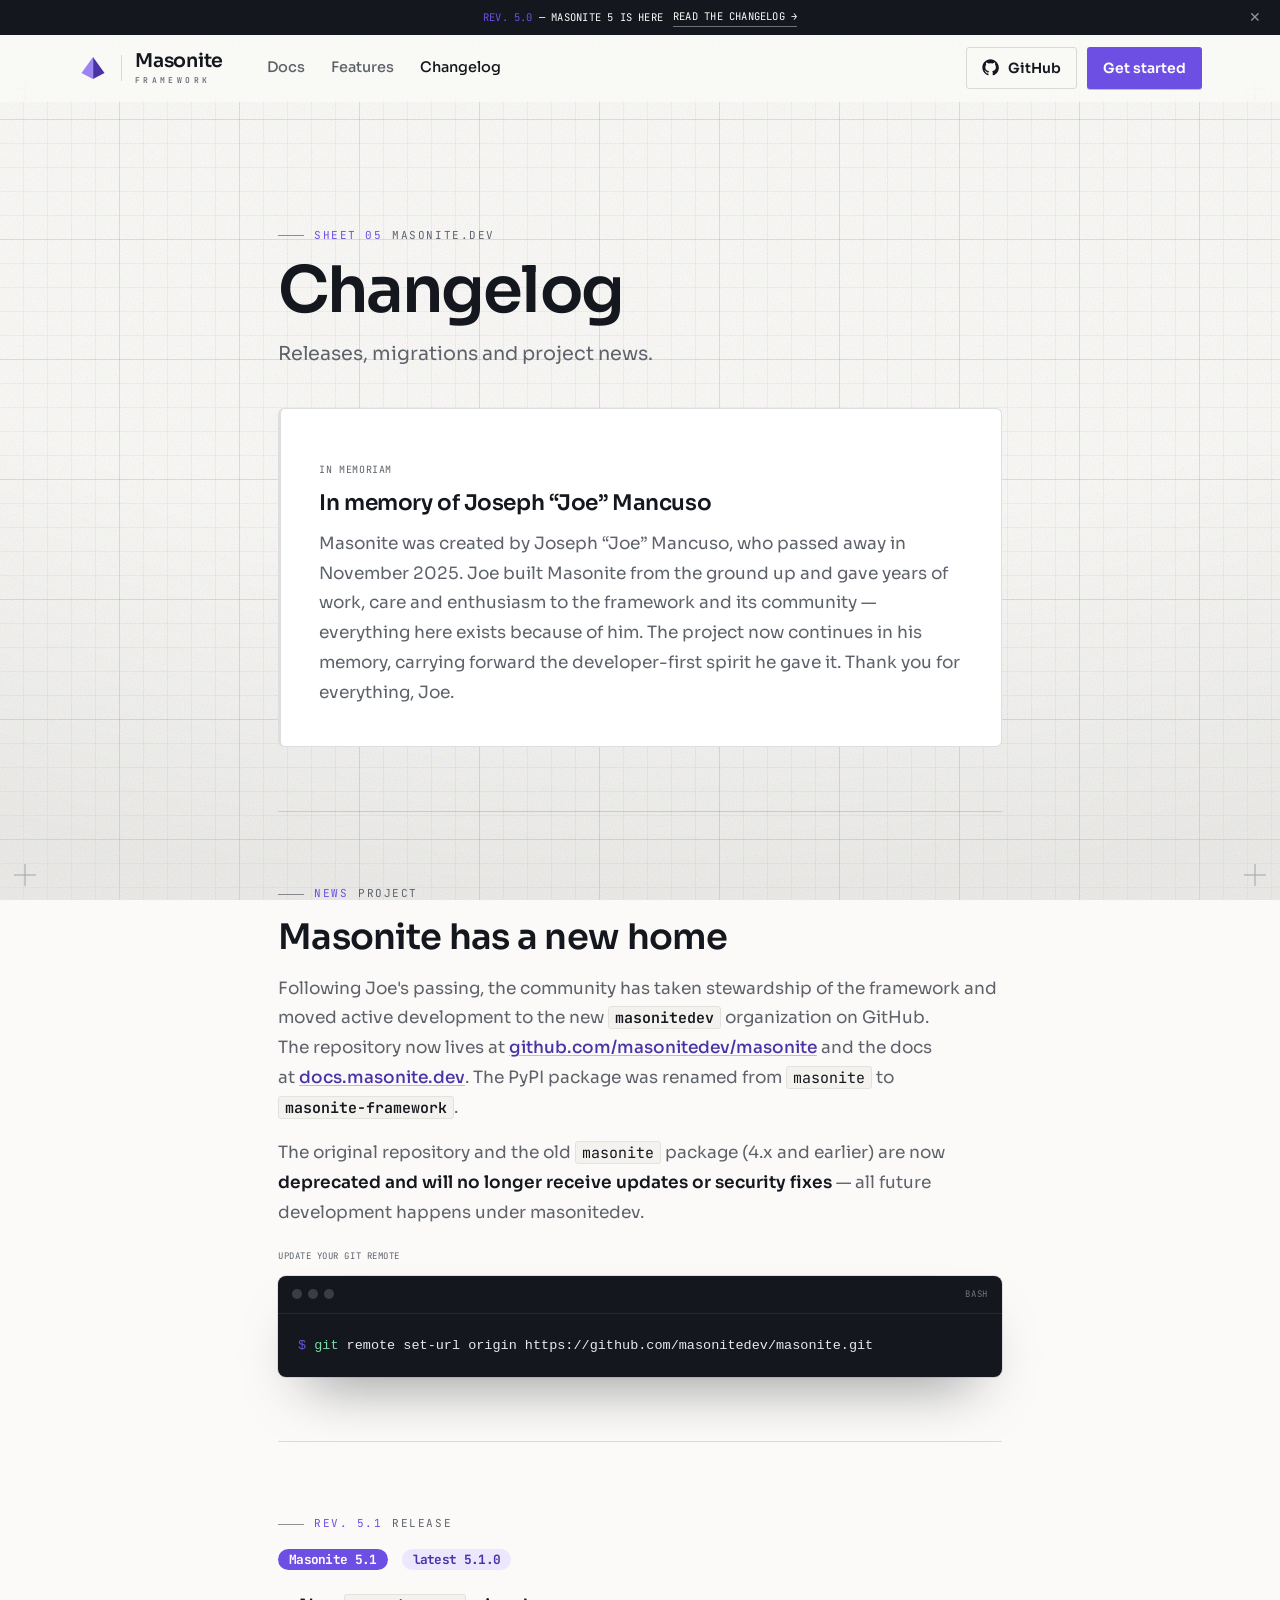
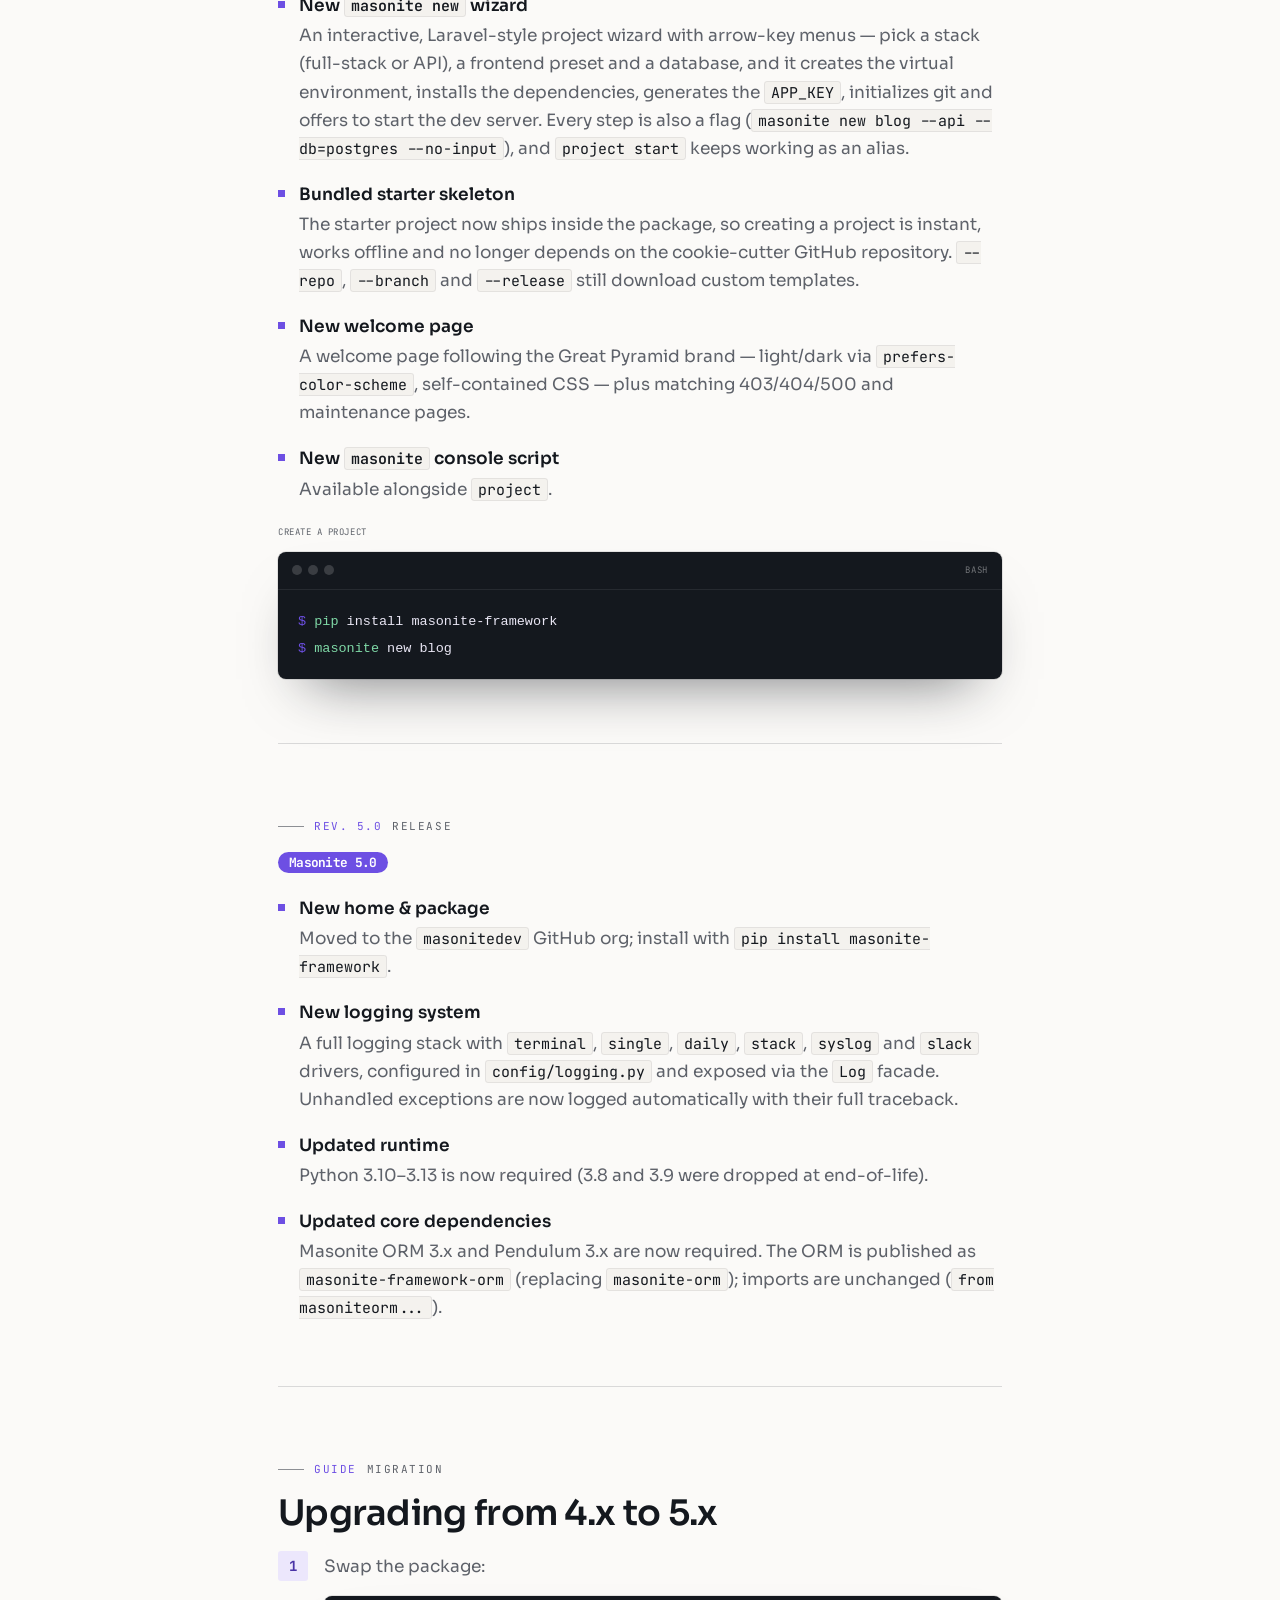
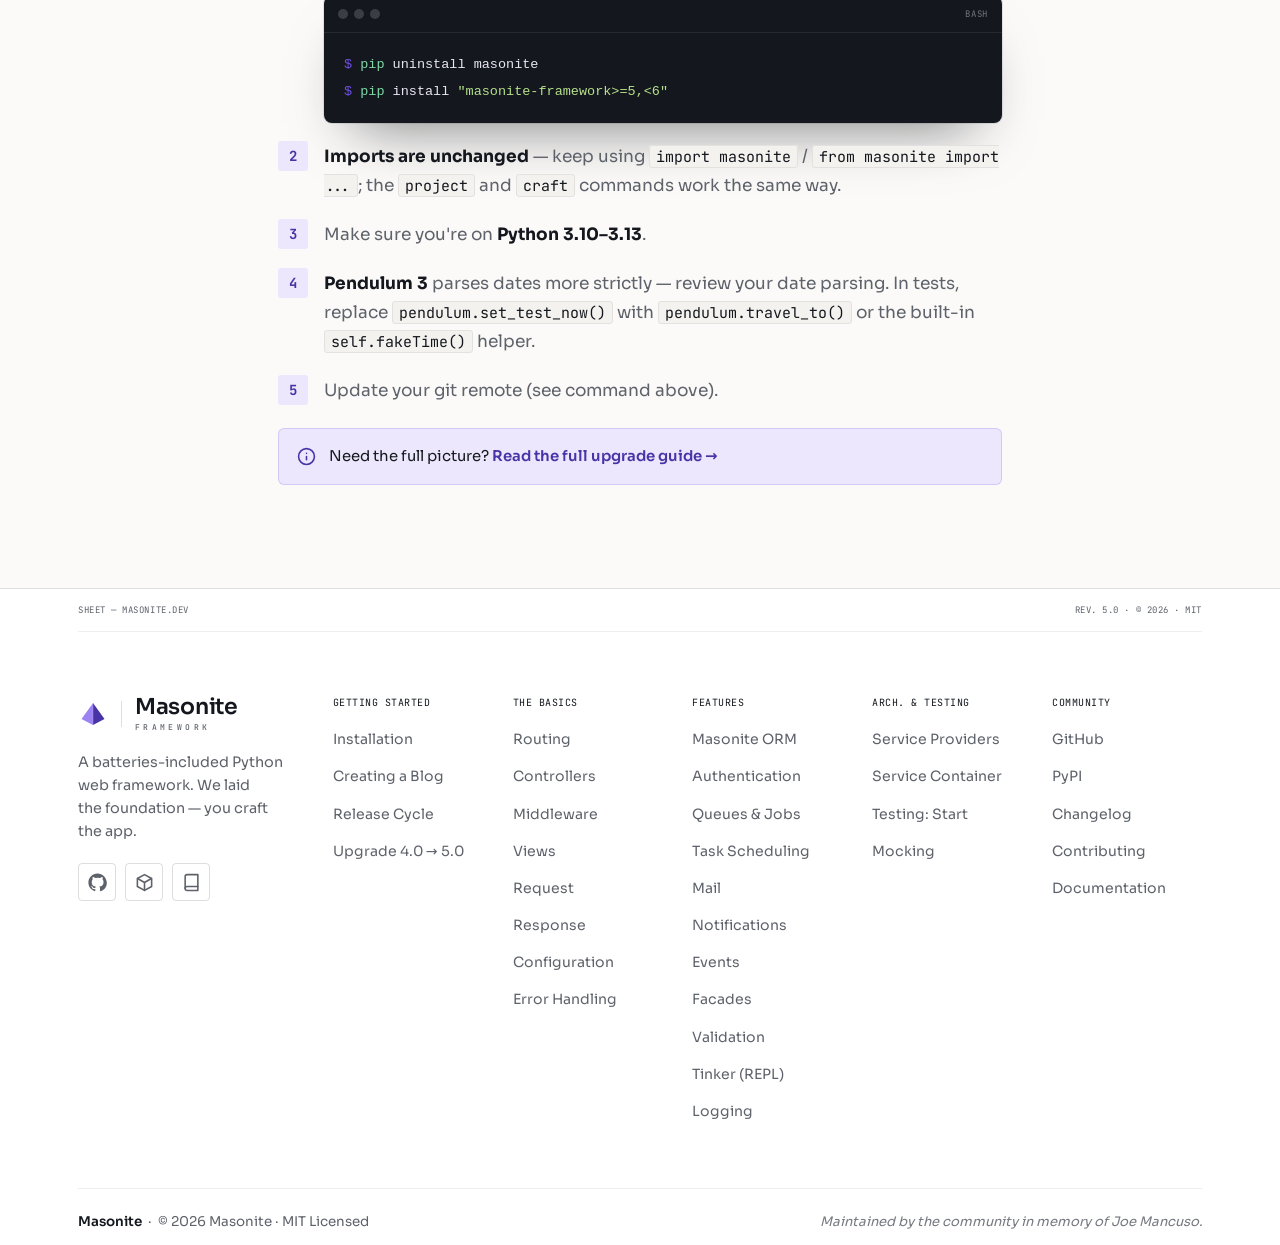
==== commit a9bf3f45: "Update start commands to masonite new wizard, add 5.1 changelog entry" ====
--- a/changelog.html
+++ b/changelog.html
@@ -91,10 +91,31 @@
       </div>
     </article>
 
+    <!-- Release 5.1 -->
+    <article class="cl-entry" data-rise>
+      <span class="fig"><b>REV. 5.1</b> Release</span>
+      <h2><span class="ver-badge">Masonite 5.1</span> <span class="ver-badge ver-badge--soft">latest 5.1.0</span></h2>
+      <ul class="rel-list">
+        <li><span class="marker"></span><div><b>New <code>masonite new</code> wizard</b><span>An interactive, Laravel-style project wizard with arrow-key menus — pick a stack (full-stack or API), a frontend preset and a database, and it creates the virtual environment, installs the dependencies, generates the <code>APP_KEY</code>, initializes git and offers to start the dev server. Every step is also a flag (<code>masonite new blog --api --db=postgres --no-input</code>), and <code>project start</code> keeps working as an alias.</span></div></li>
+        <li><span class="marker"></span><div><b>Bundled starter skeleton</b><span>The starter project now ships inside the package, so creating a project is instant, works offline and no longer depends on the cookie-cutter GitHub repository. <code>--repo</code>, <code>--branch</code> and <code>--release</code> still download custom templates.</span></div></li>
+        <li><span class="marker"></span><div><b>New welcome page</b><span>A welcome page following the Great Pyramid brand — light/dark via <code>prefers-color-scheme</code>, self-contained CSS — plus matching 403/404/500 and maintenance pages.</span></div></li>
+        <li><span class="marker"></span><div><b>New <code>masonite</code> console script</b><span>Available alongside <code>project</code>.</span></div></li>
+      </ul>
+      <p class="pixel" style="font-size:9px;color:var(--muted);margin-top:22px;margin-bottom:8px;letter-spacing:.06em;">CREATE A PROJECT</p>
+      <div class="codepanel cl-code">
+        <div class="codepanel__chrome"><div class="codepanel__dots"><i></i><i></i><i></i></div><span class="codepanel__fig">BASH</span></div>
+        <div class="codebody"><div class="codepane active">
+<pre data-copy='pip install masonite-framework
+masonite new blog'><code><span class="tok-prompt">$ </span><span class="tok-cmd">pip</span> install masonite-framework
+<span class="tok-prompt">$ </span><span class="tok-cmd">masonite</span> new blog</code></pre>
+        </div></div>
+      </div>
+    </article>
+
     <!-- Release 5.0 -->
     <article class="cl-entry" data-rise>
       <span class="fig"><b>REV. 5.0</b> Release</span>
-      <h2><span class="ver-badge">Masonite 5.0</span> <span class="ver-badge ver-badge--soft">latest 5.0.1</span></h2>
+      <h2><span class="ver-badge">Masonite 5.0</span></h2>
       <ul class="rel-list">
         <li><span class="marker"></span><div><b>New home &amp; package</b><span>Moved to the <code>masonitedev</code> GitHub org; install with <code>pip install masonite-framework</code>.</span></div></li>
         <li><span class="marker"></span><div><b>New logging system</b><span>A full logging stack with <code>terminal</code>, <code>single</code>, <code>daily</code>, <code>stack</code>, <code>syslog</code> and <code>slack</code> drivers, configured in <code>config/logging.py</code> and exposed via the <code>Log</code> facade. Unhandled exceptions are now logged automatically with their full traceback.</span></div></li>
